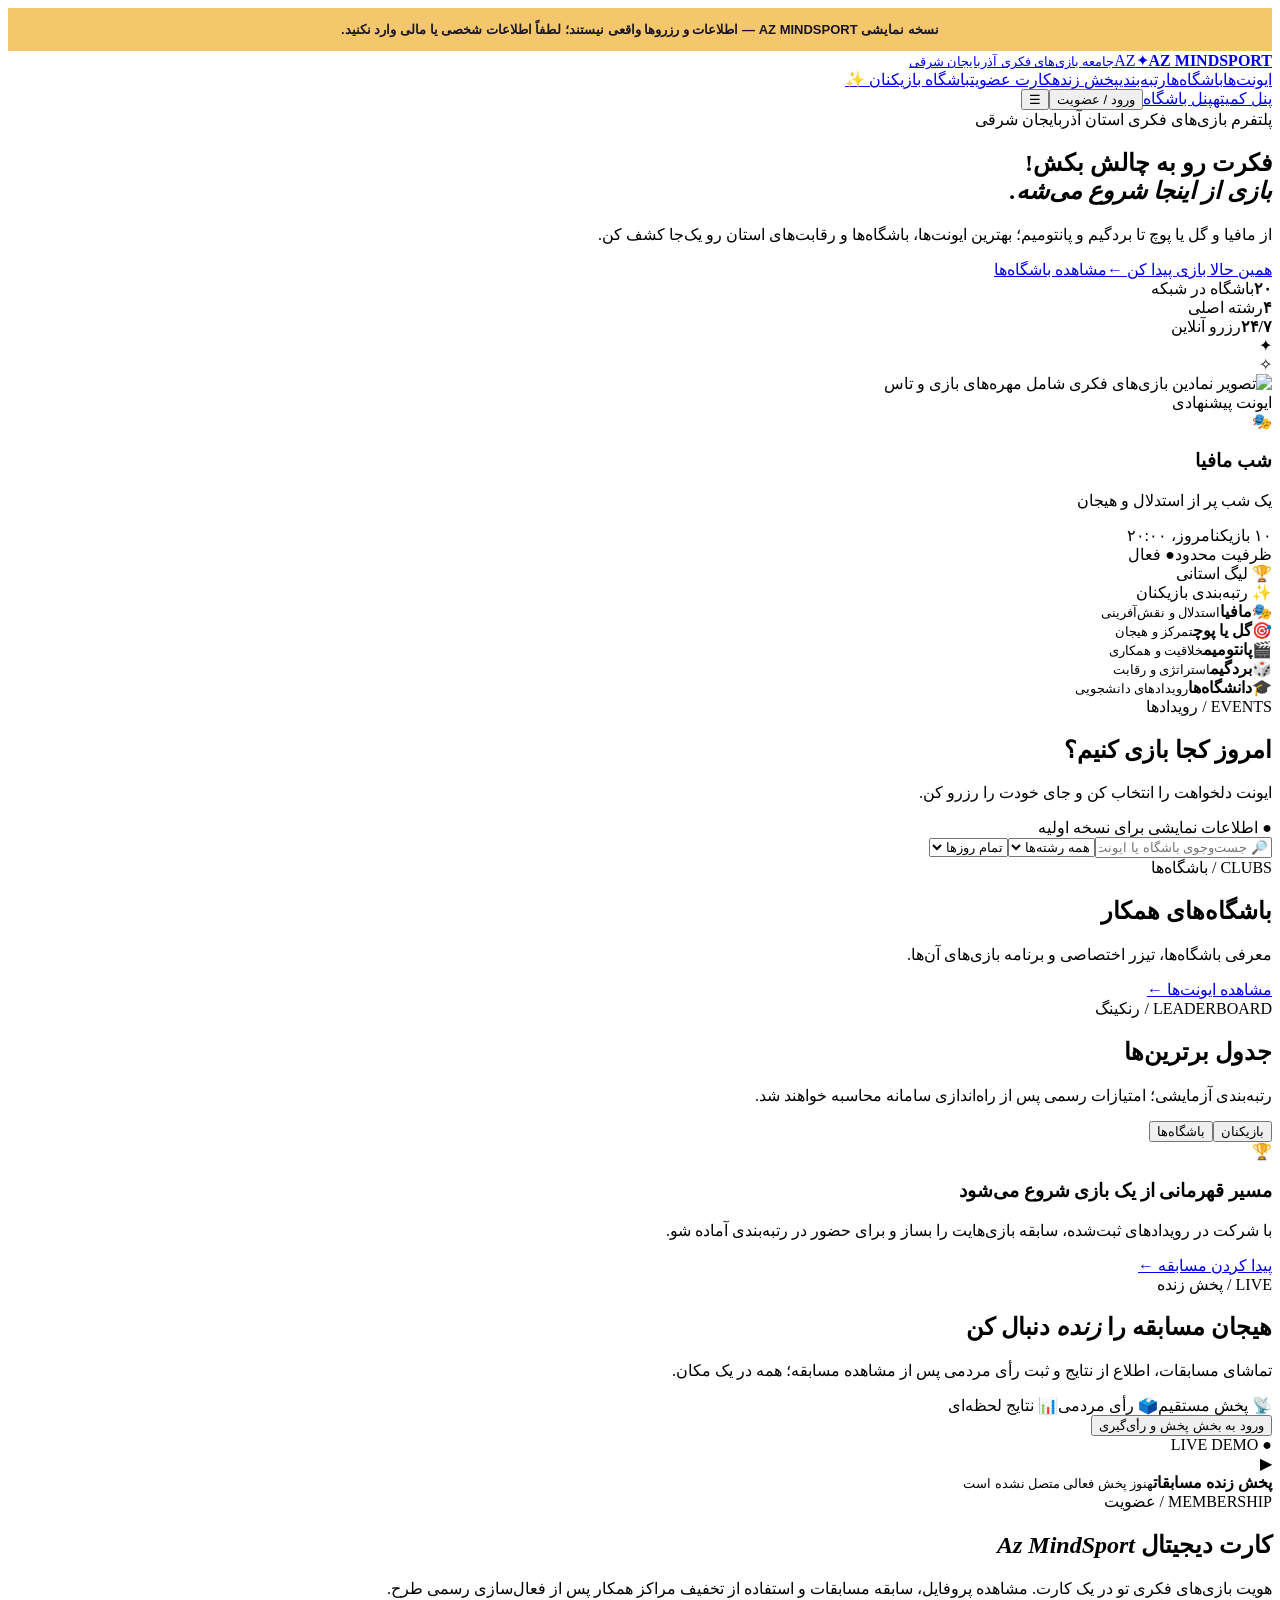
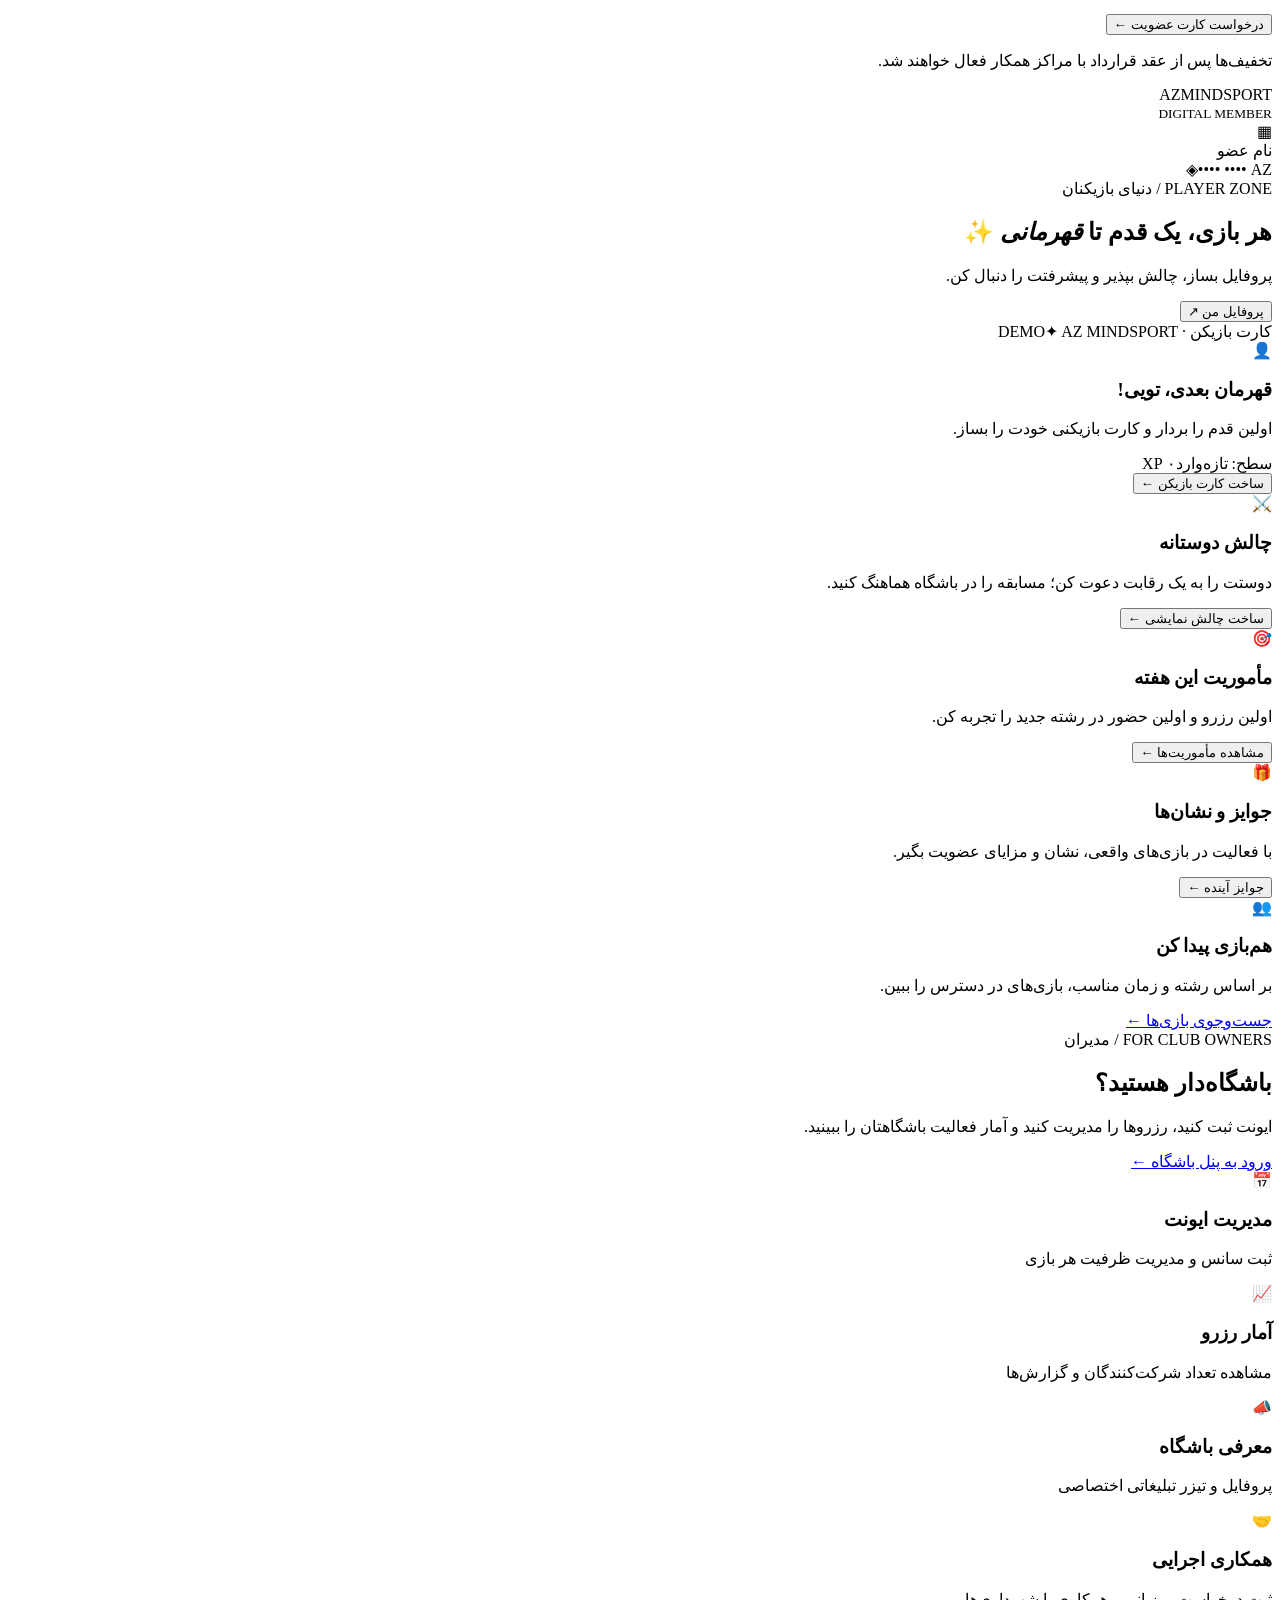
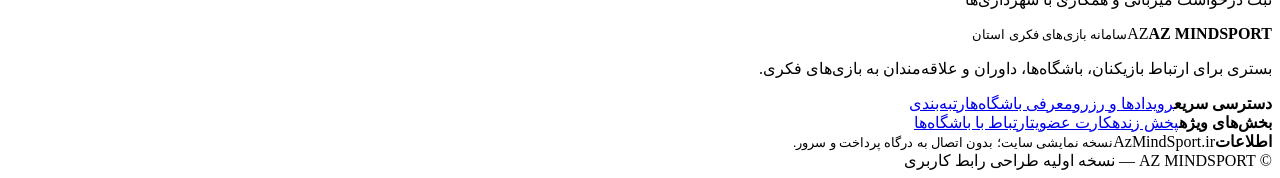
==== index.html @ 0094c05b "Add files via upload" ====
<!doctype html><html lang="fa" dir="rtl"><head><meta charset="utf-8"><meta name="viewport" content="width=device-width,initial-scale=1"><meta name="theme-color" content="#101b2b"><title>Az MindSport | بازی‌های فکری آذربایجان شرقی</title><link rel="stylesheet" href="style.css"></head><body><div style="background:#f5c76c;color:#191524;text-align:center;padding:10px 16px;font:600 13px/1.8 Tahoma,sans-serif;position:relative;z-index:100">نسخه نمایشی AZ MINDSPORT — اطلاعات و رزروها واقعی نیستند؛ لطفاً اطلاعات شخصی یا مالی وارد نکنید.</div>
<header class="top"><div class="container nav"><a class="brand" href="#home"><span class="brandmark">AZ<span class="brand-star">✦</span></span><span><b>AZ MINDSPORT</b><small>جامعه بازی‌های فکری آذربایجان شرقی</small></span></a><nav id="nav"><a href="#events">ایونت‌ها</a><a href="#clubs">باشگاه‌ها</a><a href="#ranking">رتبه‌بندی</a><a href="#live">پخش زنده</a><a href="#membership">کارت عضویت</a><a href="#playerhub">باشگاه بازیکنان ✨</a></nav><div class="nav-actions"><a class="ghost" href="admin-dashboard.html">پنل کمیته</a><a class="ghost" href="club-dashboard.html">پنل باشگاه</a><button class="primary small" id="loginBtn">ورود / عضویت</button><button class="hamb" id="menuBtn" aria-label="باز کردن منو">☰</button></div></div></header>
<main id="home"><section class="hero"><div class="container hero-grid"><div><div class="eyebrow"><i></i> پلتفرم بازی‌های فکری استان آذربایجان شرقی</div><h1>فکرت رو به <span class="hero-word">چالش بکش!</span><br><em>بازی از اینجا شروع می‌شه.</em></h1><p>از مافیا و گل یا پوچ تا بردگیم و پانتومیم؛ بهترین ایونت‌ها، باشگاه‌ها و رقابت‌های استان رو یک‌جا کشف کن.</p><div class="hero-cta"><a class="primary" href="#events">همین حالا بازی پیدا کن  ←</a><a class="outline" href="#clubs">مشاهده باشگاه‌ها</a></div><div class="hero-stats"><div><strong>۲۰</strong><span>باشگاه در شبکه</span></div><div><strong>۴</strong><span>رشته اصلی</span></div><div><strong>۲۴/۷</strong><span>رزرو آنلاین</span></div></div></div><div class="hero-art"><div class="sparkle s1">✦</div><div class="sparkle s2">✧</div><div class="hero-halo"></div><div class="hero-photo"><img src="assets/hero-games.svg" alt="تصویر نمادین بازی‌های فکری شامل مهره‌های بازی و تاس"></div><div class="orbit one"></div><div class="orbit two"></div><div class="glass-card"><span class="tiny">ایونت پیشنهادی</span><div class="art-icon">🎭</div><h3>شب مافیا</h3><p>یک شب پر از استدلال و هیجان</p><div class="art-tags"><span>۱۰ بازیکن</span><span>امروز، ۲۰:۰۰</span></div><div class="art-footer"><span>ظرفیت محدود</span><span>● فعال</span></div></div><div class="float-badge top-badge">🏆 لیگ استانی</div><div class="float-badge bottom-badge">✨ رتبه‌بندی بازیکنان</div></div></div></section>
<section class="categories container"><div class="category"><span>🎭</span><b>مافیا</b><small>استدلال و نقش‌آفرینی</small></div><div class="category"><span>🎯</span><b>گل یا پوچ</b><small>تمرکز و هیجان</small></div><div class="category"><span>🎬</span><b>پانتومیم</b><small>خلاقیت و همکاری</small></div><div class="category"><span>🎲</span><b>بردگیم</b><small>استراتژی و رقابت</small></div><div class="category"><span>🎓</span><b>دانشگاه‌ها</b><small>رویدادهای دانشجویی</small></div></section>
<section class="section container" id="events"><div class="section-head"><div><span class="kicker">EVENTS / رویدادها</span><h2>امروز کجا بازی کنیم؟</h2><p>ایونت دلخواهت را انتخاب کن و جای خودت را رزرو کن.</p></div><span class="demo-pill">● اطلاعات نمایشی برای نسخه اولیه</span></div><div class="filterbar"><input id="searchEvents" placeholder="🔎 جست‌وجوی باشگاه یا ایونت…" aria-label="جستجوی ایونت"><select id="gameFilter"><option value="all">همه رشته‌ها</option><option>مافیا</option><option>گل یا پوچ</option><option>پانتومیم</option><option>بردگیم</option></select><select id="dayFilter"><option value="all">تمام روزها</option><option value="امروز">امروز</option><option value="فردا">فردا</option></select></div><div class="cards" id="eventCards"></div></section>
<section class="section tinted" id="clubs"><div class="container"><div class="section-head"><div><span class="kicker">CLUBS / باشگاه‌ها</span><h2>باشگاه‌های همکار</h2><p>معرفی باشگاه‌ها، تیزر اختصاصی و برنامه بازی‌های آن‌ها.</p></div><a href="#events" class="textlink">مشاهده ایونت‌ها ←</a></div><div class="club-grid" id="clubCards"></div></div></section>
<section class="section container" id="ranking"><div class="section-head"><div><span class="kicker">LEADERBOARD / رنکینگ</span><h2>جدول برترین‌ها</h2><p>رتبه‌بندی آزمایشی؛ امتیازات رسمی پس از راه‌اندازی سامانه محاسبه خواهند شد.</p></div><div class="tabs"><button class="tab active" data-rank="players">بازیکنان</button><button class="tab" data-rank="clubs">باشگاه‌ها</button></div></div><div class="rank-wrap"><div class="rank-table" id="rankTable"></div><aside class="rank-aside"><div class="trophy">🏆</div><h3>مسیر قهرمانی از یک بازی شروع می‌شود</h3><p>با شرکت در رویدادهای ثبت‌شده، سابقه بازی‌هایت را بساز و برای حضور در رتبه‌بندی آماده شو.</p><a class="primary" href="#events">پیدا کردن مسابقه ←</a></aside></div></section>
<section class="section live-section" id="live"><div class="container live-grid"><div><span class="kicker">LIVE / پخش زنده</span><h2>هیجان مسابقه را <em>زنده</em> دنبال کن</h2><p>تماشای مسابقات، اطلاع از نتایج و ثبت رأی مردمی پس از مشاهده مسابقه؛ همه در یک مکان.</p><div class="feature-row"><span>📡 پخش مستقیم</span><span>🗳️ رأی مردمی</span><span>📊 نتایج لحظه‌ای</span></div><button class="primary" id="voteBtn">ورود به بخش پخش و رأی‌گیری</button></div><div class="player-demo"><div class="live-label">● LIVE DEMO</div><div class="play">▶</div><strong>پخش زنده مسابقات</strong><small>هنوز پخش فعالی متصل نشده است</small></div></div></section>
<section class="section container" id="membership"><div class="member-grid"><div><span class="kicker">MEMBERSHIP / عضویت</span><h2>کارت دیجیتال <em>Az MindSport</em></h2><p>هویت بازی‌های فکری تو در یک کارت. مشاهده پروفایل، سابقه مسابقات و استفاده از تخفیف مراکز همکار پس از فعال‌سازی رسمی طرح.</p><button class="primary" id="memberBtn">درخواست کارت عضویت ←</button><p class="fine">تخفیف‌ها پس از عقد قرارداد با مراکز همکار فعال خواهند شد.</p></div><div class="member-card"><div class="card-top"><span class="brandmark">AZ</span><span>MINDSPORT<br><small>DIGITAL MEMBER</small></span></div><div class="card-chip">▦</div><div class="card-name">نام عضو</div><div class="card-bottom"><span>AZ •••• ••••</span><span>◈</span></div></div></div></section>

<section class="section player-hub" id="playerhub"><div class="container"><div class="section-head"><div><span class="kicker">PLAYER ZONE / دنیای بازیکنان</span><h2>هر بازی، یک قدم تا <em>قهرمانی</em> ✨</h2><p>پروفایل بساز، چالش بپذیر و پیشرفتت را دنبال کن.</p></div><button class="primary" id="playerProfileBtn">پروفایل من ↗</button></div><div class="player-grid"><article class="player-feature"><div class="player-feature-top"><span class="label-shine">کارت بازیکن · DEMO</span><span>✦ AZ MINDSPORT</span></div><div class="avatar-orb">👤</div><h3 id="playerName">قهرمان بعدی، تویی!</h3><p>اولین قدم را بردار و کارت بازیکنی خودت را بساز.</p><div class="level-line"><span>سطح: تازه‌وارد</span><span id="xpValue">۰ XP</span></div><div class="xp-track"><div id="xpProgress"></div></div><button class="feature-btn" id="makeCardBtn">ساخت کارت بازیکن ←</button></article><div class="hub-actions"><article class="hub-tile purple-tile"><span class="tile-icon">⚔️</span><h3>چالش دوستانه</h3><p>دوستت را به یک رقابت دعوت کن؛ مسابقه را در باشگاه هماهنگ کنید.</p><button id="challengeBtn">ساخت چالش نمایشی ←</button></article><article class="hub-tile amber-tile"><span class="tile-icon">🎯</span><h3>مأموریت این هفته</h3><p>اولین رزرو و اولین حضور در رشته جدید را تجربه کن.</p><button id="missionsBtn">مشاهده مأموریت‌ها ←</button></article><article class="hub-tile teal-tile"><span class="tile-icon">🎁</span><h3>جوایز و نشان‌ها</h3><p>با فعالیت در بازی‌های واقعی، نشان و مزایای عضویت بگیر.</p><button id="rewardsBtn">جوایز آینده ←</button></article><article class="hub-tile pink-tile"><span class="tile-icon">👥</span><h3>هم‌بازی پیدا کن</h3><p>بر اساس رشته و زمان مناسب، بازی‌های در دسترس را ببین.</p><a href="#events">جست‌وجوی بازی‌ها ←</a></article></div></div></div></section>
<section class="section tinted"><div class="container"><div class="section-head"><div><span class="kicker">FOR CLUB OWNERS / مدیران</span><h2>باشگاه‌دار هستید؟</h2><p>ایونت ثبت کنید، رزروها را مدیریت کنید و آمار فعالیت باشگاهتان را ببینید.</p></div><a class="primary" href="club-dashboard.html">ورود به پنل باشگاه ←</a></div><div class="benefits"><div><span>📅</span><h3>مدیریت ایونت</h3><p>ثبت سانس و مدیریت ظرفیت هر بازی</p></div><div><span>📈</span><h3>آمار رزرو</h3><p>مشاهده تعداد شرکت‌کنندگان و گزارش‌ها</p></div><div><span>📣</span><h3>معرفی باشگاه</h3><p>پروفایل و تیزر تبلیغاتی اختصاصی</p></div><div><span>🤝</span><h3>همکاری اجرایی</h3><p>ثبت درخواست میزبانی و همکاری با شهرداری‌ها</p></div></div></div></section>
</main><footer><div class="container footer-grid"><div><div class="brand"><span class="brandmark">AZ</span><span><b>AZ MINDSPORT</b><small>سامانه بازی‌های فکری استان</small></span></div><p>بستری برای ارتباط بازیکنان، باشگاه‌ها، داوران و علاقه‌مندان به بازی‌های فکری.</p></div><div><strong>دسترسی سریع</strong><a href="#events">رویدادها و رزرو</a><a href="#clubs">معرفی باشگاه‌ها</a><a href="#ranking">رتبه‌بندی</a></div><div><strong>بخش‌های ویژه</strong><a href="#live">پخش زنده</a><a href="#membership">کارت عضویت</a><a href="#clubs">ارتباط با باشگاه‌ها</a></div><div><strong>اطلاعات</strong><span>AzMindSport.ir</span><small>نسخه نمایشی سایت؛ بدون اتصال به درگاه پرداخت و سرور.</small></div></div><div class="container copyright">© AZ MINDSPORT — نسخه اولیه طراحی رابط کاربری</div></footer>
<div class="modal-back" id="modalBack" hidden><div class="modal" role="dialog" aria-modal="true" aria-labelledby="modalTitle"><button class="close" id="closeModal" aria-label="بستن">×</button><h2 id="modalTitle"></h2><div id="modalBody"></div></div></div><div class="toast" id="toast" role="status"></div><script src="app.js"></script></body></html>
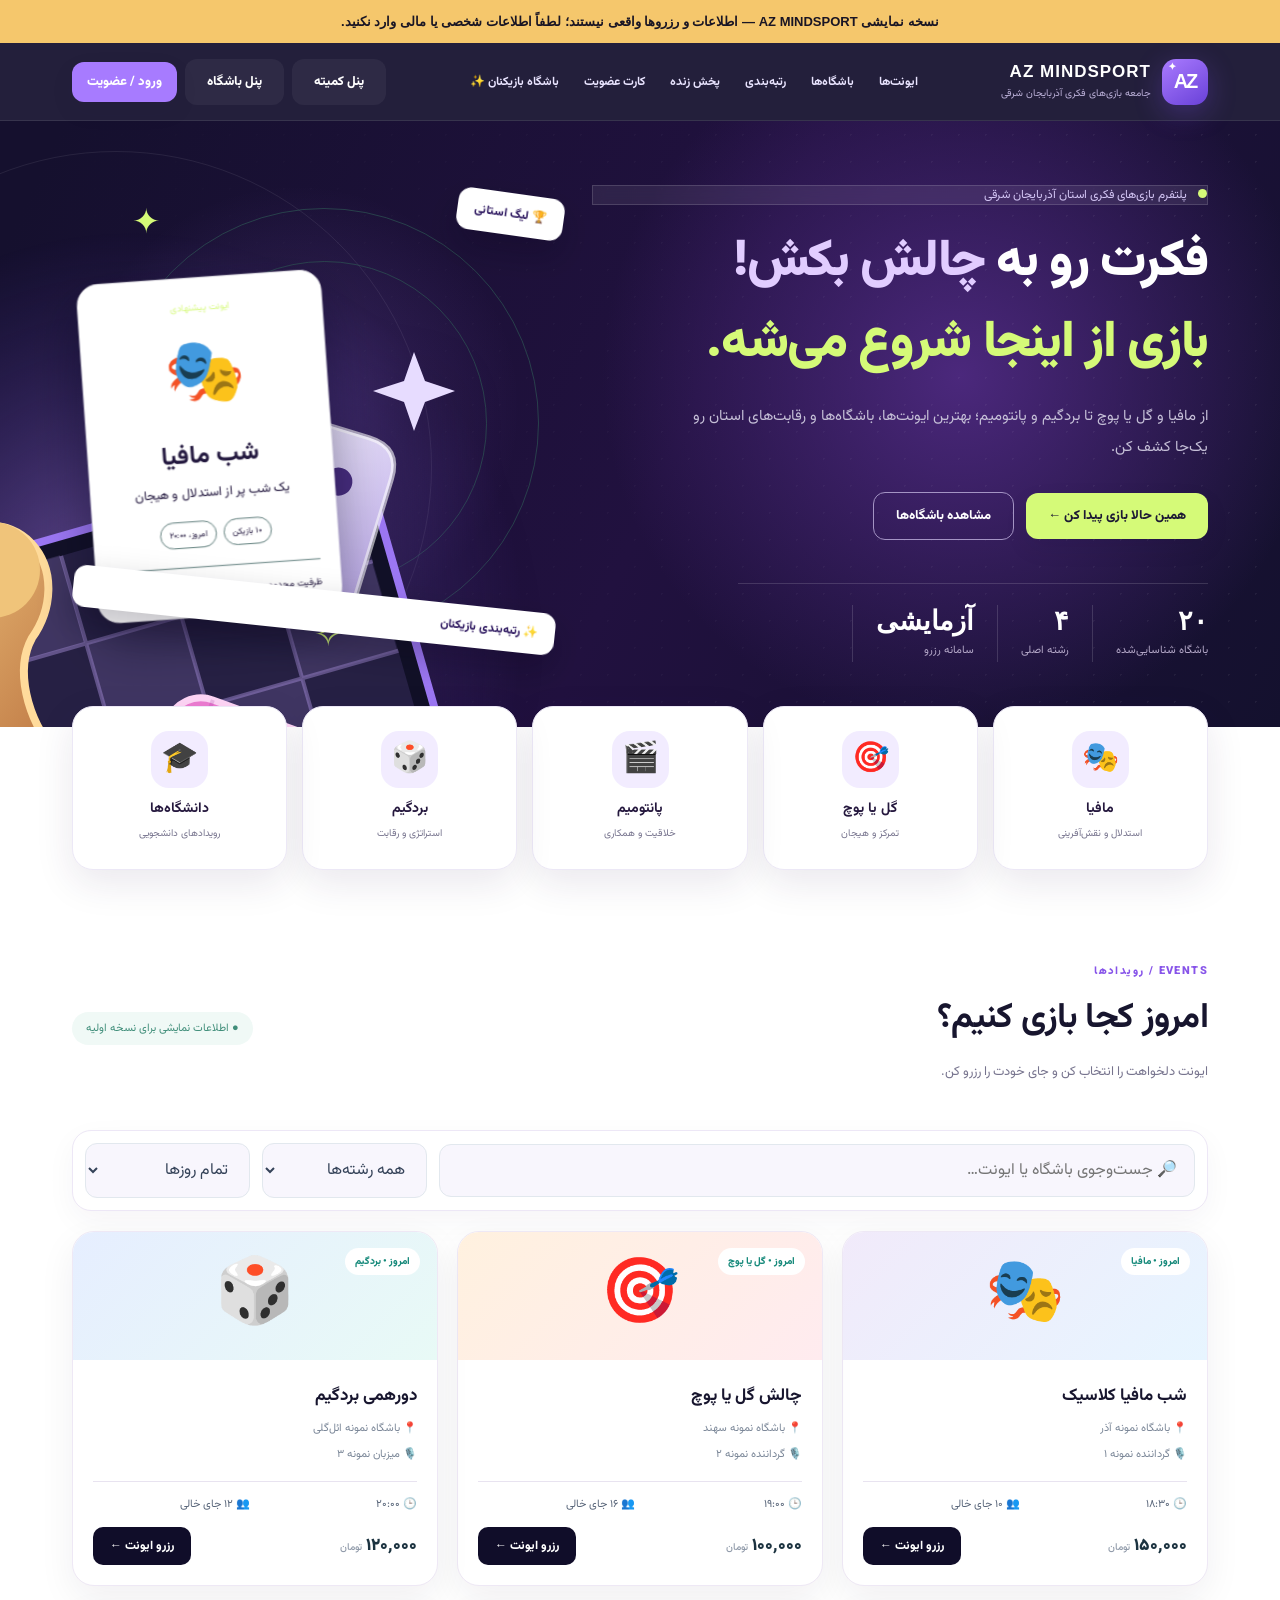
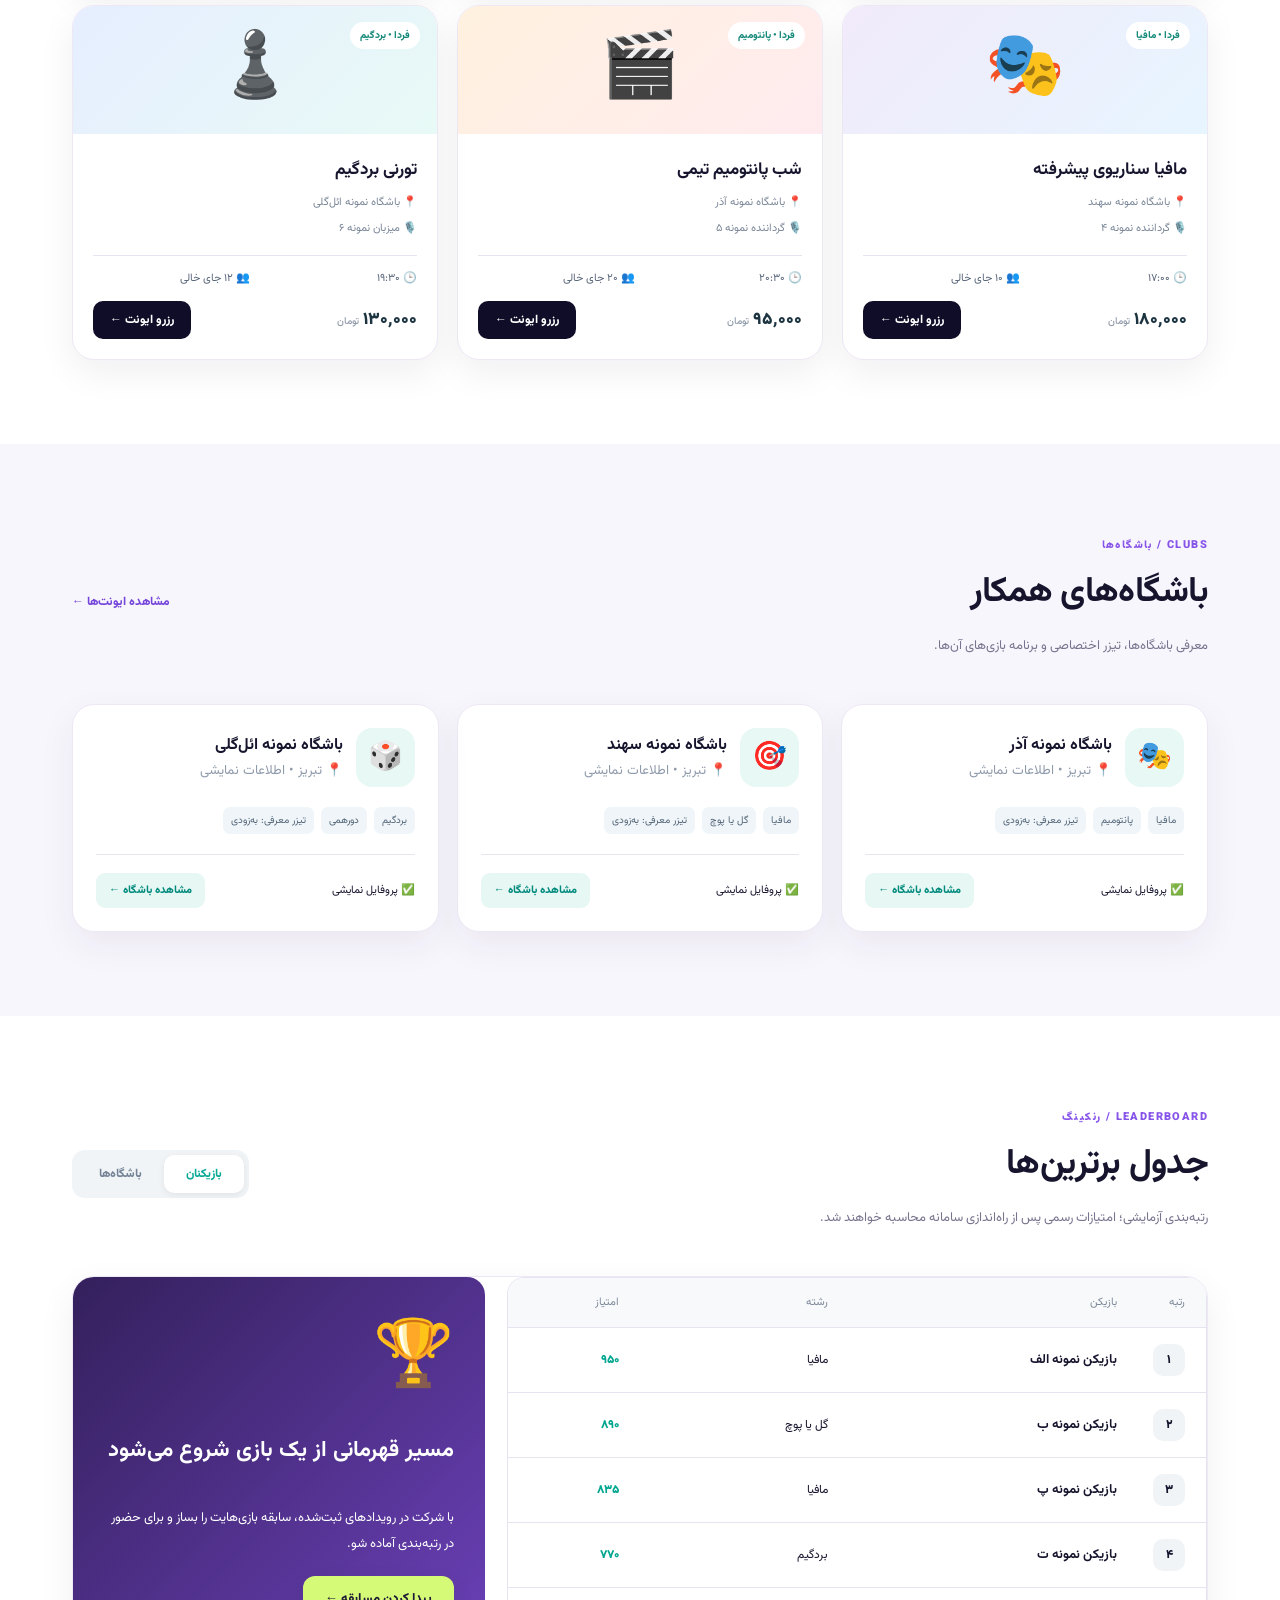
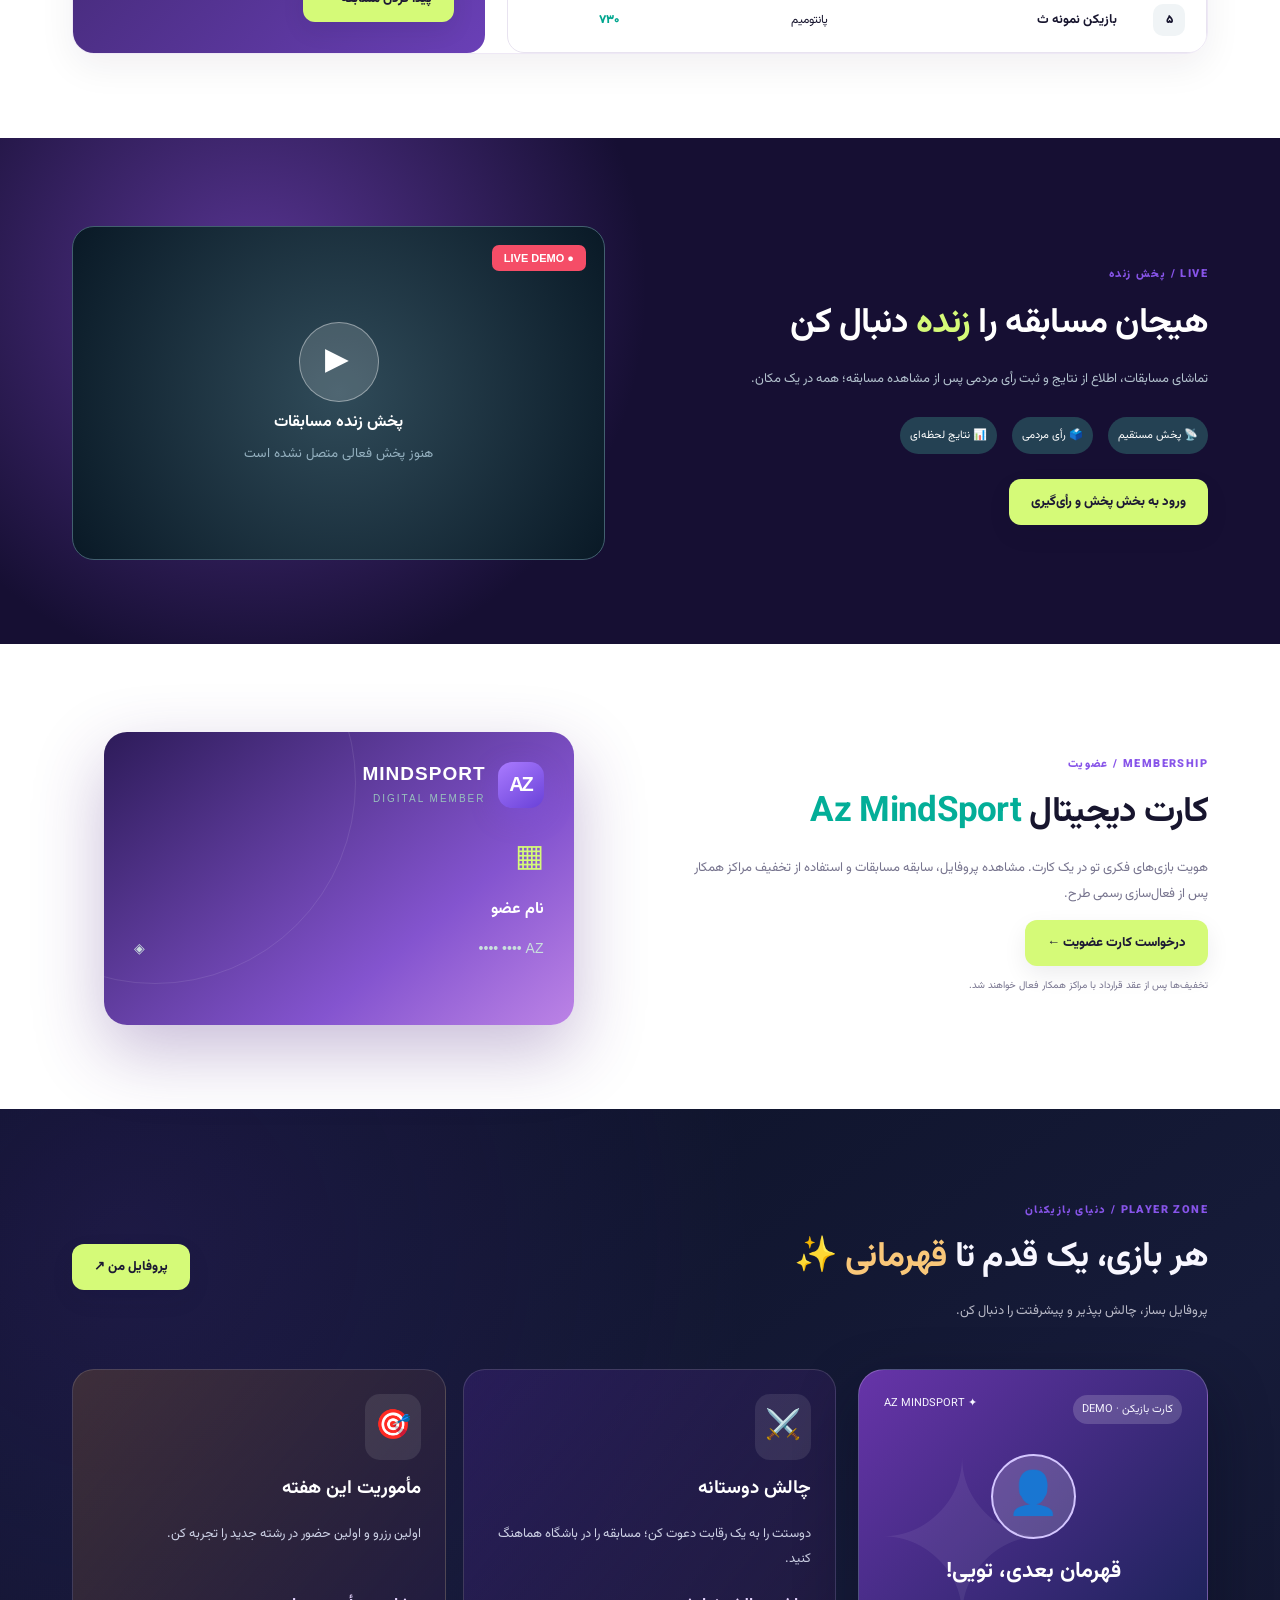
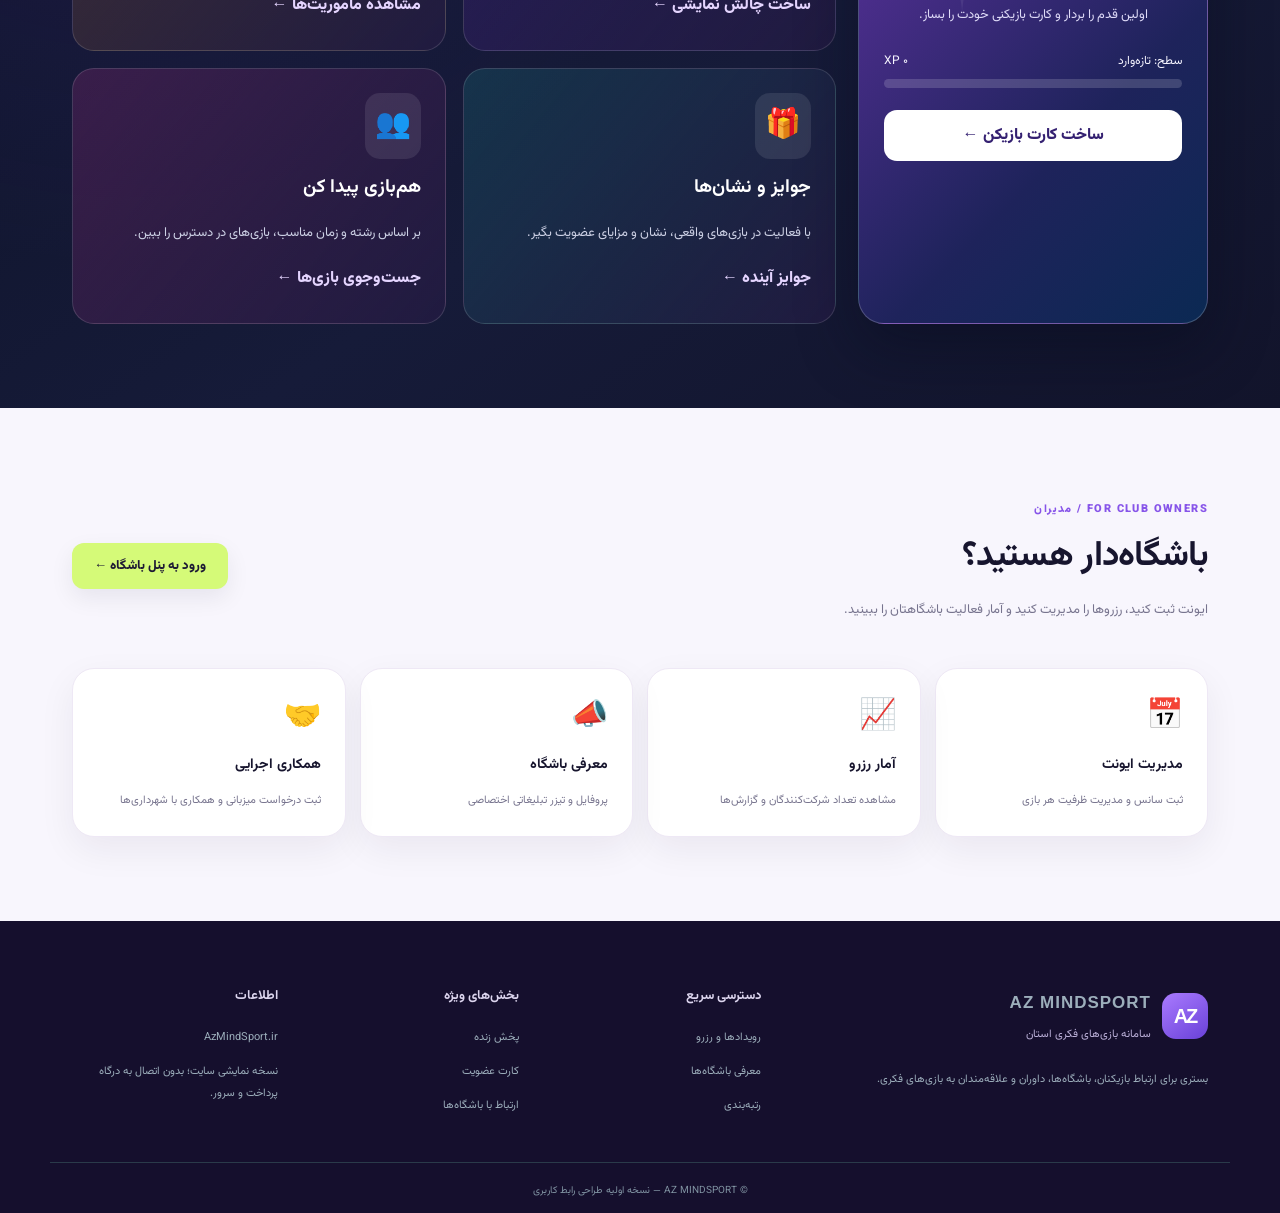
==== commit a494b5b9: "Add files via upload" ====
--- a/index.html
+++ b/index.html
@@ -1,6 +1,40 @@
 <!doctype html><html lang="fa" dir="rtl"><head><meta charset="utf-8"><meta name="viewport" content="width=device-width,initial-scale=1"><meta name="theme-color" content="#101b2b"><title>Az MindSport | بازی‌های فکری آذربایجان شرقی</title><link rel="stylesheet" href="style.css"></head><body><div style="background:#f5c76c;color:#191524;text-align:center;padding:10px 16px;font:600 13px/1.8 Tahoma,sans-serif;position:relative;z-index:100">نسخه نمایشی AZ MINDSPORT — اطلاعات و رزروها واقعی نیستند؛ لطفاً اطلاعات شخصی یا مالی وارد نکنید.</div>
 <header class="top"><div class="container nav"><a class="brand" href="#home"><span class="brandmark">AZ<span class="brand-star">✦</span></span><span><b>AZ MINDSPORT</b><small>جامعه بازی‌های فکری آذربایجان شرقی</small></span></a><nav id="nav"><a href="#events">ایونت‌ها</a><a href="#clubs">باشگاه‌ها</a><a href="#ranking">رتبه‌بندی</a><a href="#live">پخش زنده</a><a href="#membership">کارت عضویت</a><a href="#playerhub">باشگاه بازیکنان ✨</a></nav><div class="nav-actions"><a class="ghost" href="admin-dashboard.html">پنل کمیته</a><a class="ghost" href="club-dashboard.html">پنل باشگاه</a><button class="primary small" id="loginBtn">ورود / عضویت</button><button class="hamb" id="menuBtn" aria-label="باز کردن منو">☰</button></div></div></header>
-<main id="home"><section class="hero"><div class="container hero-grid"><div><div class="eyebrow"><i></i> پلتفرم بازی‌های فکری استان آذربایجان شرقی</div><h1>فکرت رو به <span class="hero-word">چالش بکش!</span><br><em>بازی از اینجا شروع می‌شه.</em></h1><p>از مافیا و گل یا پوچ تا بردگیم و پانتومیم؛ بهترین ایونت‌ها، باشگاه‌ها و رقابت‌های استان رو یک‌جا کشف کن.</p><div class="hero-cta"><a class="primary" href="#events">همین حالا بازی پیدا کن  ←</a><a class="outline" href="#clubs">مشاهده باشگاه‌ها</a></div><div class="hero-stats"><div><strong>۲۰</strong><span>باشگاه در شبکه</span></div><div><strong>۴</strong><span>رشته اصلی</span></div><div><strong>۲۴/۷</strong><span>رزرو آنلاین</span></div></div></div><div class="hero-art"><div class="sparkle s1">✦</div><div class="sparkle s2">✧</div><div class="hero-halo"></div><div class="hero-photo"><img src="assets/hero-games.svg" alt="تصویر نمادین بازی‌های فکری شامل مهره‌های بازی و تاس"></div><div class="orbit one"></div><div class="orbit two"></div><div class="glass-card"><span class="tiny">ایونت پیشنهادی</span><div class="art-icon">🎭</div><h3>شب مافیا</h3><p>یک شب پر از استدلال و هیجان</p><div class="art-tags"><span>۱۰ بازیکن</span><span>امروز، ۲۰:۰۰</span></div><div class="art-footer"><span>ظرفیت محدود</span><span>● فعال</span></div></div><div class="float-badge top-badge">🏆 لیگ استانی</div><div class="float-badge bottom-badge">✨ رتبه‌بندی بازیکنان</div></div></div></section>
+<main id="home"><section class="hero"><div class="container hero-grid"><div><div class="eyebrow"><i></i> پلتفرم بازی‌های فکری استان آذربایجان شرقی</div><h1>فکرت رو به <span class="hero-word">چالش بکش!</span><br><em>بازی از اینجا شروع می‌شه.</em></h1><p>از مافیا و گل یا پوچ تا بردگیم و پانتومیم؛ بهترین ایونت‌ها، باشگاه‌ها و رقابت‌های استان رو یک‌جا کشف کن.</p><div class="hero-cta"><a class="primary" href="#events">همین حالا بازی پیدا کن  ←</a><a class="outline" href="#clubs">مشاهده باشگاه‌ها</a></div><div class="hero-stats"><div><strong>۲۰</strong><span>باشگاه شناسایی‌شده</span></div><div><strong>۴</strong><span>رشته اصلی</span></div><div><strong>آزمایشی</strong><span>سامانه رزرو</span></div></div></div><div class="hero-art"><div class="sparkle s1">✦</div><div class="sparkle s2">✧</div><div class="hero-halo"></div><div class="hero-photo"><svg xmlns="http://www.w3.org/2000/svg" width="900" height="900" viewBox="0 0 900 900">
+<defs>
+ <radialGradient id="glow"><stop stop-color="#bb92ff" stop-opacity=".56"/><stop offset="1" stop-color="#5d3dbe" stop-opacity="0"/></radialGradient>
+ <linearGradient id="cube" x1="0" y1="0" x2="1" y2="1"><stop stop-color="#f9f7ff"/><stop offset="1" stop-color="#b9a6e7"/></linearGradient>
+ <linearGradient id="face" x1="0" y1="0" x2="1" y2="1"><stop stop-color="#ecdeff"/><stop offset="1" stop-color="#8e6cdb"/></linearGradient>
+ <linearGradient id="p" x1="0" y1="0" x2="1" y2="1"><stop stop-color="#f3c981"/><stop offset="1" stop-color="#b56a39"/></linearGradient>
+ <filter id="shadow"><feGaussianBlur stdDeviation="22"/></filter>
+</defs>
+<circle cx="455" cy="466" r="392" fill="url(#glow)"/>
+<ellipse cx="469" cy="735" rx="270" ry="52" fill="#070821" opacity=".6" filter="url(#shadow)"/>
+<g transform="translate(125 150) rotate(-16 300 300)">
+ <rect x="158" y="220" width="435" height="435" rx="48" fill="#111027" stroke="#9c77f4" stroke-width="8"/>
+ <rect x="177" y="239" width="397" height="397" rx="35" fill="#262044"/>
+ <path d="M177 330H574M177 423H574M177 516H574M276 239V636M375 239V636M474 239V636" stroke="#62538a" stroke-width="4"/>
+ <path d="M178 238h97v91h-97zm198 0h98v91h-98zM276 330h99v93h-99zm198 0h99v93h-99zM178 423h98v93h-98zm198 0h98v93h-98zM276 516h99v120h-99zm198 0h99v120h-99z" fill="#9d83d1" opacity=".21"/>
+</g>
+<g transform="rotate(17 600 360)">
+ <rect x="512" y="256" width="187" height="187" rx="36" fill="#785fc6"/>
+ <path d="M512 289Q512 256 545 256H666Q699 256 699 289V410Q699 443 666 443H545Q512 443 512 410Z" fill="url(#cube)" stroke="#fff" stroke-opacity=".6" stroke-width="5"/>
+ <circle cx="563" cy="307" r="14" fill="#482d80"/><circle cx="649" cy="307" r="14" fill="#482d80"/><circle cx="606" cy="350" r="14" fill="#482d80"/><circle cx="563" cy="392" r="14" fill="#482d80"/><circle cx="649" cy="392" r="14" fill="#482d80"/>
+</g>
+<g transform="translate(170 335)">
+ <ellipse cx="146" cy="330" rx="124" ry="30" fill="#000" opacity=".25" filter="url(#shadow)"/>
+ <path d="M85 260C110 215 114 178 97 143C79 115 81 76 101 52C122 26 162 27 185 50C210 77 206 117 186 145C169 176 180 225 210 260L240 280L220 303H65L42 280Z" fill="url(#p)" stroke="#ffdb9b" stroke-width="8"/>
+ <circle cx="146" cy="77" r="48" fill="#f0c47a"/>
+ <path d="M63 303H229V328H63Z" rx="10" fill="#ae653a"/>
+</g>
+<g transform="translate(504 530) rotate(20)">
+ <rect x="0" y="0" width="180" height="180" rx="35" fill="#ed7cd2" stroke="#ffd6f6" stroke-width="7"/>
+ <path d="M35 0V180M88 0V180M145 0V180M0 60H180M0 122H180" stroke="#a238a3" stroke-width="4" opacity=".2"/>
+ <path d="M60 60Q90 35 120 60Q145 91 90 132Q35 91 60 60Z" fill="#5a2c81"/>
+</g>
+<g fill="#e7dcff"><path d="M738 194l11 29 30 10-30 11-11 29-10-29-31-11 31-10z"/><path d="M226 92l7 17 18 6-18 6-7 18-6-18-18-6 18-6z"/></g>
+</svg>
+</div><div class="orbit one"></div><div class="orbit two"></div><div class="glass-card"><span class="tiny">ایونت پیشنهادی</span><div class="art-icon">🎭</div><h3>شب مافیا</h3><p>یک شب پر از استدلال و هیجان</p><div class="art-tags"><span>۱۰ بازیکن</span><span>امروز، ۲۰:۰۰</span></div><div class="art-footer"><span>ظرفیت محدود</span><span>● فعال</span></div></div><div class="float-badge top-badge">🏆 لیگ استانی</div><div class="float-badge bottom-badge">✨ رتبه‌بندی بازیکنان</div></div></div></section>
 <section class="categories container"><div class="category"><span>🎭</span><b>مافیا</b><small>استدلال و نقش‌آفرینی</small></div><div class="category"><span>🎯</span><b>گل یا پوچ</b><small>تمرکز و هیجان</small></div><div class="category"><span>🎬</span><b>پانتومیم</b><small>خلاقیت و همکاری</small></div><div class="category"><span>🎲</span><b>بردگیم</b><small>استراتژی و رقابت</small></div><div class="category"><span>🎓</span><b>دانشگاه‌ها</b><small>رویدادهای دانشجویی</small></div></section>
 <section class="section container" id="events"><div class="section-head"><div><span class="kicker">EVENTS / رویدادها</span><h2>امروز کجا بازی کنیم؟</h2><p>ایونت دلخواهت را انتخاب کن و جای خودت را رزرو کن.</p></div><span class="demo-pill">● اطلاعات نمایشی برای نسخه اولیه</span></div><div class="filterbar"><input id="searchEvents" placeholder="🔎 جست‌وجوی باشگاه یا ایونت…" aria-label="جستجوی ایونت"><select id="gameFilter"><option value="all">همه رشته‌ها</option><option>مافیا</option><option>گل یا پوچ</option><option>پانتومیم</option><option>بردگیم</option></select><select id="dayFilter"><option value="all">تمام روزها</option><option value="امروز">امروز</option><option value="فردا">فردا</option></select></div><div class="cards" id="eventCards"></div></section>
 <section class="section tinted" id="clubs"><div class="container"><div class="section-head"><div><span class="kicker">CLUBS / باشگاه‌ها</span><h2>باشگاه‌های همکار</h2><p>معرفی باشگاه‌ها، تیزر اختصاصی و برنامه بازی‌های آن‌ها.</p></div><a href="#events" class="textlink">مشاهده ایونت‌ها ←</a></div><div class="club-grid" id="clubCards"></div></div></section>
--- a/style.css
+++ b/style.css
@@ -0,0 +1,8 @@
+@import url('https://fonts.googleapis.com/css2?family=Vazirmatn:wght@400;500;600;700;800;900&display=swap');:root{--ink:#17243b;--navy:#101b2b;--muted:#778396;--primary:#00b8a2;--lime:#c7fa84;--bg:#f7f9fc;--line:#e8edf3}*{box-sizing:border-box}html{scroll-behavior:smooth}body{margin:0;font-family:Vazirmatn,Tahoma,sans-serif;background:#fff;color:var(--ink)}button,input,select{font:inherit}button{cursor:pointer}a{text-decoration:none;color:inherit}.container{max-width:1180px;margin:auto;padding:0 22px}.top{height:84px;position:sticky;top:0;background:#ffffffef;backdrop-filter:blur(16px);z-index:20;border-bottom:1px solid #eaeef2}.nav,.brand,.nav-actions,.hero-cta,.hero-stats,.section-head,.filterbar,.feature-row,.card-top,.card-bottom{display:flex;align-items:center}.nav{height:100%;justify-content:space-between;gap:22px}.brand{gap:11px;white-space:nowrap}.brandmark{width:46px;height:46px;display:grid;place-items:center;background:var(--primary);color:#fff;border-radius:15px;font-weight:900;letter-spacing:-2px;font-family:Arial;font-size:20px}.brand b{display:block;font-family:Arial;letter-spacing:1px;font-size:17px}.brand small{display:block;font-size:10px;color:#8e9aaa;margin-top:4px}.nav nav{display:flex;gap:25px;font-size:12px;font-weight:700}.nav nav a:hover{color:#009b8c}.nav-actions{gap:8px}.primary,.outline,.ghost{border-radius:12px;border:0;padding:13px 22px;font-weight:800;font-size:13px;display:inline-flex;align-items:center;justify-content:center;gap:8px;transition:.2s}.primary{background:var(--primary);color:#fff}.primary:hover{background:#009c8d;transform:translateY(-2px)}.outline{border:1px solid #6b7889;color:#fff;background:transparent}.outline:hover{background:#ffffff20}.ghost{background:#eff6f5;color:#168577}.small{padding:10px 15px}.hamb{display:none;border:0;background:transparent;font-size:25px}.hero{background:radial-gradient(circle at 16% 75%,#16463f 0,transparent 34%),linear-gradient(125deg,#101b2b,#172b39);color:#fff;overflow:hidden}.hero-grid{min-height:548px;display:grid;grid-template-columns:1.1fr .9fr;align-items:center;gap:40px}.eyebrow{font-size:12px;color:#c6ddd7;margin-bottom:18px}.eyebrow i{display:inline-block;width:9px;height:9px;border-radius:100%;background:var(--lime);margin-left:8px}.hero h1{font-size:clamp(31px,4vw,55px);line-height:1.55;margin:0;font-weight:900;letter-spacing:-1.4px}.hero h1 em,.live-grid em,.member-grid em{font-style:normal;color:var(--lime)}.hero p{line-height:2.2;color:#bfcad4;max-width:520px;font-size:15px;margin:15px 0 24px}.hero-cta{gap:12px}.hero-stats{gap:45px;margin-top:46px}.hero-stats strong{font-family:Arial;font-size:30px;display:block;color:var(--lime)}.hero-stats span{font-size:11px;color:#b4c1c8}.hero-art{height:440px;position:relative;display:grid;place-items:center}.orbit{position:absolute;border:1px solid #2f5a55;border-radius:50%;width:430px;height:430px;opacity:.65}.orbit.two{width:325px;height:325px}.glass-card{z-index:1;width:285px;min-height:328px;padding:22px;text-align:center;background:linear-gradient(150deg,#2b464caa,#142b36ed);border:1px solid #55746c;border-radius:25px;box-shadow:0 25px 70px #0007;backdrop-filter:blur(15px);transform:rotate(-5deg)}.tiny{font-size:11px;color:var(--lime)}.art-icon{font-size:75px;margin:10px}.glass-card h3{margin:0;font-size:29px}.glass-card p{font-size:11px;margin:5px auto 15px}.art-tags{display:flex;justify-content:center;gap:8px}.art-tags span{padding:7px 10px;border:1px solid #476b68;border-radius:20px;font-size:10px}.art-footer{display:flex;justify-content:space-between;border-top:1px solid #476b68;padding-top:18px;margin-top:22px;font-size:11px}.art-footer span:last-child{color:var(--lime)}.float-badge{position:absolute;z-index:3;background:#fff;color:#162537;border-radius:13px;padding:12px 17px;box-shadow:0 15px 40px #0004;font-weight:800;font-size:12px}.top-badge{right:12px;top:50px;transform:rotate(8deg)}.bottom-badge{left:0;bottom:60px;transform:rotate(6deg)}.categories{display:grid;grid-template-columns:repeat(5,1fr);gap:12px;margin-top:-25px;position:relative;z-index:4}.category{box-shadow:0 10px 35px #1d314411;border:1px solid var(--line);border-radius:17px;text-align:center;padding:25px 8px;background:#fff}.category span{font-size:34px;display:block}.category b{display:block;margin-top:8px;font-size:14px}.category small{color:var(--muted);font-size:10px}.section{padding-top:94px;padding-bottom:94px;scroll-margin-top:75px}.tinted{background:var(--bg)}.section-head{justify-content:space-between;gap:20px;margin-bottom:32px}.kicker{color:#00a58f;font-size:11px;font-weight:900;letter-spacing:1.5px}.section h2{font-size:30px;letter-spacing:-.8px;margin:8px 0}.section-head p,.section p{color:var(--muted);line-height:2;font-size:13px}.demo-pill{background:#f0f9f6;color:#408e7a;font-size:11px;border-radius:30px;padding:8px 14px}.filterbar{gap:12px;margin-bottom:20px}.filterbar input,.filterbar select{background:#fff;border:1px solid #e2e8ee;padding:13px 17px;border-radius:12px;outline:none;color:#354359}.filterbar input{flex:1}.filterbar select{min-width:165px}.cards{display:grid;grid-template-columns:repeat(3,1fr);gap:19px}.event-card,.club-card{background:#fff;border:1px solid var(--line);border-radius:18px;overflow:hidden;box-shadow:0 7px 28px #283b4b08;transition:.2s}.event-card:hover,.club-card:hover{transform:translateY(-4px);box-shadow:0 20px 40px #283b4b12}.event-top{height:128px;position:relative;display:flex;align-items:center;justify-content:center;font-size:64px;background:linear-gradient(135deg,#e3f8f3,#ecf6ff)}.event-top.purple{background:linear-gradient(135deg,#f1eafa,#e7f5ff)}.event-top.orange{background:linear-gradient(135deg,#fff1df,#ffebef)}.event-top.blue{background:linear-gradient(135deg,#e6eeff,#e8faf6)}.event-top .status{position:absolute;right:17px;top:16px;background:#fff;padding:6px 10px;border-radius:20px;font-size:10px;font-weight:800;color:#178a7b}.event-body{padding:20px}.event-body h3{margin:3px 0 9px;font-size:17px}.event-body p{font-size:11px;margin:4px 0;color:#7b8798}.event-meta{display:grid;grid-template-columns:1fr 1fr;gap:10px;border-top:1px solid var(--line);padding:14px 0;margin-top:15px;font-size:11px;color:#586579}.event-meta b{color:var(--ink)}.event-bottom{display:flex;justify-content:space-between;align-items:center}.price{font-weight:900;color:#1c3340;font-size:17px}.price small{font-size:10px;color:#919baa;font-weight:500}.reserve{border:0;background:var(--navy);color:#fff;padding:10px 17px;border-radius:10px;font-size:12px;font-weight:800}.empty{grid-column:1/-1;text-align:center;padding:45px;color:#7f8894}.club-grid{display:grid;grid-template-columns:repeat(3,1fr);gap:18px}.club-card{padding:23px}.club-upper{display:flex;gap:13px;align-items:center}.club-logo{width:59px;height:59px;display:grid;place-items:center;background:#e8f8f4;border-radius:16px;font-size:28px}.club-upper h3{margin:0;font-size:16px}.club-upper small{color:#8f9aab}.club-tags{display:flex;gap:7px;flex-wrap:wrap;margin-top:20px}.club-tags span{font-size:10px;background:#eff5f8;border-radius:7px;padding:6px 8px;color:#536578}.club-lower{display:flex;justify-content:space-between;align-items:center;border-top:1px solid var(--line);padding-top:18px;margin-top:20px;font-size:11px}.club-lower button{border:0;background:#e6f7f4;color:#008a7c;padding:9px 13px;border-radius:9px;font-weight:800}.textlink{font-size:12px;font-weight:800;color:#00a18d}.tabs{background:#f0f4f7;padding:5px;border-radius:13px;display:flex}.tab{border:0;background:transparent;color:#758396;border-radius:10px;padding:10px 22px;font-size:12px;font-weight:800}.tab.active{background:#fff;color:#0caa97;box-shadow:0 2px 7px #0001}.rank-wrap{display:grid;grid-template-columns:1.7fr 1fr;gap:22px}.rank-table{border:1px solid var(--line);border-radius:17px;overflow:hidden}.rank-head,.rank-row{display:grid;grid-template-columns:60px 1.4fr 1fr 90px;align-items:center;padding:16px 21px;gap:8px}.rank-head{background:#f7f9fb;color:#7c8898;font-size:11px}.rank-row{border-top:1px solid var(--line);font-size:12px}.rank-row b{font-size:13px}.rank-pos{width:32px;height:32px;border-radius:10px;background:#f0f4f6;display:grid;place-items:center;font-weight:900}.rank-row:first-of-type .rank-pos{background:#fff2d0}.rank-score{font-weight:900;color:#00a68f}.rank-aside{background:#14293a;color:#fff;border-radius:18px;padding:31px;display:flex;flex-direction:column;align-items:flex-start}.trophy{font-size:65px}.rank-aside h3{font-size:22px;line-height:1.7}.rank-aside p{color:#bbcad2}.rank-aside .primary{margin-top:auto}.live-section{background:#122637;color:#fff}.live-grid,.member-grid{display:grid;grid-template-columns:1fr 1fr;gap:70px;align-items:center}.live-section h2{font-size:37px;line-height:1.7}.live-section p{color:#b2c1cd}.feature-row{gap:15px;flex-wrap:wrap;margin:25px 0}.feature-row span{font-size:11px;background:#244153;border-radius:20px;padding:10px}.player-demo{aspect-ratio:16/10;background:radial-gradient(circle,#304b59,#091926);border-radius:22px;border:1px solid #42606f;display:flex;flex-direction:column;justify-content:center;align-items:center;position:relative;gap:8px}.live-label{position:absolute;right:18px;top:18px;background:#f54d67;padding:7px 12px;border-radius:7px;font:800 11px Arial}.play{background:#ffffff27;border:1px solid #ffffff66;border-radius:50%;width:80px;height:80px;display:grid;place-items:center;font-size:31px;padding-right:4px}.player-demo small{color:#94b0bf}.member-grid h2{line-height:1.65}.member-grid em{color:#03ae98}.fine{font-size:10px!important}.member-card{background:linear-gradient(125deg,#102739,#27534e);color:#fff;border-radius:23px;aspect-ratio:1.6/1;padding:30px;box-shadow:15px 25px 45px #142b3c30;max-width:470px;width:100%;justify-self:center;position:relative;overflow:hidden}.member-card:after{content:'';position:absolute;border:1px solid #ffffff19;border-radius:100%;height:400px;width:400px;left:-150px;top:-150px}.card-top{gap:12px;font:900 19px Arial;letter-spacing:1px}.card-top small{font:10px Arial;letter-spacing:2px;color:#98c1bd}.card-chip{margin-top:26px;font-size:31px;color:var(--lime)}.card-name{margin-top:14px;font-weight:700}.card-bottom{justify-content:space-between;margin-top:18px;color:#c9dfdd;font:14px Arial}.benefits{display:grid;grid-template-columns:repeat(4,1fr);gap:14px}.benefits>div{background:#fff;border:1px solid var(--line);border-radius:16px;padding:24px}.benefits span{font-size:30px}.benefits h3{font-size:14px}.benefits p{font-size:11px;margin:0}footer{background:#0e1928;color:#d7e0e5;padding:65px 0 15px}.footer-grid{display:grid;grid-template-columns:2fr 1fr 1fr 1fr;gap:35px}.footer-grid>div{display:flex;flex-direction:column;gap:12px}.footer-grid p,.footer-grid a,.footer-grid small,.footer-grid span:not(.brandmark){font-size:11px;color:#9caebb;line-height:2}.footer-grid strong{font-size:13px;margin-bottom:9px}.copyright{border-top:1px solid #2a3a4a;margin-top:45px;padding-top:20px;text-align:center;color:#8093a2;font-size:10px}.modal-back{position:fixed;inset:0;background:#07131bbc;z-index:60;display:grid;place-items:center;padding:18px}.modal-back[hidden]{display:none}.modal{background:#fff;border-radius:20px;max-width:510px;width:100%;padding:28px;position:relative;max-height:90vh;overflow:auto}.modal h2{margin:0 0 20px;font-size:22px}.close{position:absolute;left:20px;top:12px;background:transparent;border:0;font-size:29px;color:#7e8a99}.field{display:flex;flex-direction:column;gap:7px;margin:13px 0;font-size:12px;font-weight:700}.field input,.field select{border:1px solid #dfe7ed;border-radius:10px;padding:11px;width:100%}.modal-note{font-size:12px;line-height:2;color:#718092}.modal .primary{width:100%;margin-top:10px}.toast{display:none;position:fixed;bottom:25px;left:25px;background:#152d38;color:#fff;padding:13px 21px;z-index:90;border-radius:12px;box-shadow:0 10px 30px #0004;font-size:12px}.toast.show{display:block}.dash-stats{display:grid;grid-template-columns:repeat(3,1fr);gap:9px;margin:17px 0}.dash-stats div{background:#eaf8f5;padding:15px;text-align:center;border-radius:12px}.dash-stats b{display:block;font-size:23px;color:#078d81}.dash-stats small{font-size:10px}.dash-list{padding:0;list-style:none}.dash-list li{padding:10px 0;border-bottom:1px solid #e9edf1;font-size:12px}.dash-list b{float:left}.modal-actions{display:flex;gap:9px}.modal-actions button{flex:1}@media(max-width:980px){.nav nav{gap:13px}.nav nav a{font-size:11px}.ghost{display:none}.hero-grid{gap:12px}.cards{grid-template-columns:repeat(2,1fr)}.club-grid{grid-template-columns:repeat(2,1fr)}.benefits{grid-template-columns:repeat(2,1fr)}}@media(max-width:720px){.top{height:70px}.nav nav{display:none;position:absolute;top:70px;right:0;left:0;background:white;flex-direction:column;padding:23px;box-shadow:0 15px 18px #0002}.nav nav.open{display:flex}.hamb{display:block}.nav .small{padding:9px}.brand b{font-size:14px}.brand small{font-size:8px}.hero-grid{grid-template-columns:1fr;padding-top:55px}.hero-art{height:350px}.hero-stats{margin-top:28px;gap:30px}.orbit{width:330px;height:330px}.orbit.two{width:250px;height:250px}.glass-card{transform:rotate(-4deg) scale(.85)}.top-badge{right:0;top:18px}.bottom-badge{bottom:20px}.categories{grid-template-columns:repeat(3,1fr);gap:8px}.category{padding:16px 5px}.category span{font-size:29px}.category b{font-size:12px}.category small{font-size:9px}.section{padding-top:65px;padding-bottom:65px}.section h2{font-size:25px}.section-head{align-items:flex-start;flex-direction:column}.filterbar{flex-wrap:wrap}.filterbar input{width:100%;flex:auto}.filterbar select{flex:1;min-width:100px}.cards,.club-grid,.rank-wrap,.live-grid,.member-grid,.footer-grid{grid-template-columns:1fr}.rank-head,.rank-row{grid-template-columns:35px 1.4fr .8fr 62px;padding:14px 9px;font-size:10px}.rank-aside .primary{margin-top:20px}.live-grid,.member-grid{gap:25px}.footer-grid{grid-template-columns:repeat(2,1fr)}.float-badge{font-size:10px}.demo-pill{font-size:9px}}@media(max-width:390px){.brand small{display:none}.nav-actions{gap:3px}.brandmark{width:39px;height:39px}.hero h1{font-size:30px}.cards{grid-template-columns:1fr}}
+/* AZ MINDSPORT — visual refresh v2 */
+:root{--ink:#17152e;--navy:#100d29;--muted:#77748e;--primary:#7947ed;--lime:#d5fa78;--bg:#f7f5fd;--line:#e8e3f0}
+body{background:#fff;color:var(--ink)}.top{background:#130e2ded;color:#fff;border-bottom:1px solid #ffffff18;height:78px}.brandmark{background:linear-gradient(145deg,#aa7bff,#6941d8);box-shadow:0 8px 28px #7b4cea4d;border-radius:14px;position:relative}.brand-star{position:absolute;top:2px;left:6px;font-size:10px;letter-spacing:0}.brand small{color:#bdb2da}.nav nav a{color:#e9e4ff}.nav nav a:hover{color:#d5fa78}.ghost{color:#fff!important;border-color:#ffffff55!important;background:#ffffff0d!important}.primary{background:#d5fa78!important;color:#1d1934!important;box-shadow:0 9px 23px #10102213}.primary:hover{background:#c6ee5f!important}.top .primary{background:#a77bff!important;color:#fff!important}.hero{background:radial-gradient(circle at 75% 42%,#4b287c 0%,transparent 35%),linear-gradient(115deg,#15102e 4%,#21113f 53%,#14112e 100%)!important;position:relative;overflow:hidden;color:white;min-height:606px}.hero:before{content:"";position:absolute;inset:0;background-image:radial-gradient(#ffffff29 1px,transparent 1px);background-size:27px 27px;mask-image:linear-gradient(90deg,transparent,#000);opacity:.37;pointer-events:none}.hero:after{content:"";position:absolute;width:630px;height:630px;border:1px solid #ffffff14;border-radius:100%;left:-200px;top:30px;pointer-events:none}.hero-grid{min-height:604px;position:relative;z-index:1;gap:16px}.eyebrow{background:#ffffff14!important;color:#d4c6f5!important;border:1px solid #ffffff24!important;backdrop-filter:blur(6px)}.eyebrow i{background:#d5fa78!important}.hero h1{font-size:clamp(37px,4vw,61px)!important;line-height:1.58!important;letter-spacing:-1.3px;margin:16px 0!important;color:#fff;font-weight:900}.hero h1 em{color:#d5fa78!important;font-style:normal}.hero-word{color:#e1ccff}.hero p{color:#c5bfd7!important;font-size:15px!important;line-height:2.1;max-width:520px}.hero-cta{margin-top:28px;gap:12px}.outline{border:1px solid #a494c4;color:#fff}.hero-stats{gap:0!important;margin-top:43px!important;border-top:1px solid #ffffff24;max-width:470px;padding-top:21px}.hero-stats>div{padding:0 23px!important;border-left:1px solid #ffffff25}.hero-stats>div:first-child{padding-right:0!important}.hero-stats strong{font-family:Arial,sans-serif;color:#fff!important;font-size:27px!important}.hero-stats span{color:#b5a9c9!important}.hero-art{height:530px!important;min-height:530px!important}.hero-photo{position:absolute;width:100%;height:100%;inset:0;display:grid;place-items:center;z-index:1;filter:drop-shadow(0 22px 30px #0004)}.hero-photo img{width:110%;max-width:640px;aspect-ratio:1;object-fit:contain}.hero-halo{position:absolute;width:450px;height:450px;border-radius:50%;background:radial-gradient(circle,#a977ff36,transparent 70%);top:25px;left:0}.hero-art .glass-card{z-index:3;position:absolute;right:auto!important;left:-5px!important;bottom:45px!important;top:auto!important;transform:rotate(-4deg) scale(.86);background:#fff!important;color:#21163d!important;border:1px solid #fff!important;box-shadow:0 25px 60px #06001866!important}.hero-art .glass-card p,.hero-art .glass-card h3{color:#21163d!important}.float-badge{z-index:4!important;background:#fff!important;color:#331e64!important;box-shadow:0 15px 35px #08031844!important}.top-badge{top:35px!important;right:12px!important}.bottom-badge{bottom:57px!important;right:20px!important}.sparkle{position:absolute;z-index:3;color:#d5fa78;font-size:34px}.s1{top:40px;left:60px}.s2{bottom:24px;left:48%}.categories{position:relative;z-index:5;margin-top:-21px!important;gap:15px!important}.category{background:#fff!important;border:1px solid #ece8f6!important;border-radius:21px!important;box-shadow:0 13px 38px #2f21531a!important;padding:24px 9px!important;transition:transform .25s,box-shadow .25s}.category:hover{transform:translateY(-5px);box-shadow:0 16px 42px #5235912b!important}.category>span{background:#f2ecff;width:57px;height:57px;border-radius:18px;display:grid;place-items:center;margin:0 auto 10px;font-size:30px!important}.category b{color:#25183e}.section{padding-top:88px!important;padding-bottom:84px!important}.kicker{color:#8754e9!important;letter-spacing:1.4px}.section h2{font-size:35px!important;letter-spacing:-.7px}.tinted{background:#f8f6fd!important}.filterbar{padding:12px!important;border:1px solid #ede7f6;border-radius:19px;background:#fff;box-shadow:0 10px 30px #2717430b}.filterbar input,.filterbar select{border-radius:12px!important;background:#f8f6fd!important}.event-card,.club-card,.rank-wrap,.benefits>div{border:1px solid #eee8f5!important;box-shadow:0 13px 36px #180d3210!important;border-radius:22px!important;overflow:hidden}.event-card:hover,.club-card:hover{transform:translateY(-5px)!important;box-shadow:0 20px 42px #4120701e!important}.rank-aside{background:linear-gradient(135deg,#34205c,#6a40b7)!important;color:#fff!important}.rank-aside h3,.rank-aside p{color:#fff!important}.live-section{background:radial-gradient(circle at 20% 30%,#593594,transparent 36%),#160f33!important}.member-card{background:linear-gradient(140deg,#2d1b59,#8454cf 68%,#bc83e6)!important;box-shadow:0 26px 70px #4d28804f!important}.demo-pill{border-radius:50px!important}.textlink{color:#7445d8!important}.footer-grid .brandmark{box-shadow:none}footer{background:#150f2d!important;color:#dcd5ee!important}
+@media(max-width:800px){.hero{min-height:auto}.hero-grid{padding-top:50px!important;padding-bottom:35px!important}.hero h1{font-size:39px!important}.hero-art{height:360px!important;min-height:360px!important}.hero-photo img{width:92%}.hero-art .glass-card{transform:scale(.66) rotate(-4deg);transform-origin:bottom left;bottom:6px!important}.top-badge{top:5px!important}.bottom-badge{bottom:14px!important}.categories{margin-top:5px!important}.section{padding-top:55px!important;padding-bottom:55px!important}.section h2{font-size:27px!important}.hero-stats{margin-top:30px!important}}
+
+/* Player hub — interactive preview */
+.player-hub{background:radial-gradient(circle at 10% 15%,#5e37ba32,transparent 45%),linear-gradient(145deg,#0b1024,#161b39 60%,#12142b);color:#f6f5ff;overflow:hidden}.player-hub .section-head h2,.player-hub .section-head p{color:#f8f7ff}.player-hub .section-head p{opacity:.72}.player-hub .section-head em{color:#f9c779;font-style:normal}.player-grid{display:grid;grid-template-columns:minmax(270px,350px) 1fr;gap:22px}.player-feature{padding:25px;border:1px solid #ffffff35;border-radius:26px;background:linear-gradient(135deg,#6734a9,#1e235b 65%,#0b2953);box-shadow:0 24px 60px #070b1d75;position:relative;isolation:isolate}.player-feature:before{content:'✦';position:absolute;font-size:210px;opacity:.07;top:28px;left:15px;z-index:-1}.player-feature-top{display:flex;justify-content:space-between;font-size:11px;gap:10px}.label-shine{background:#ffffff2b;padding:6px 9px;border-radius:20px}.avatar-orb{width:85px;height:85px;margin:30px auto 15px;display:grid;place-items:center;font-size:42px;border-radius:50%;background:#ffffff2b;border:2px solid #d4c6ff}.player-feature h3{text-align:center;color:white;margin:8px 0;font-size:22px}.player-feature p{color:#dedaf7;text-align:center;font-size:13px}.level-line{display:flex;justify-content:space-between;margin-top:24px;font-size:12px}.xp-track{height:9px;border-radius:10px;background:#ffffff29;overflow:hidden;margin:9px 0 22px}.xp-track>div{height:100%;width:0;background:linear-gradient(90deg,#ffb84d,#ffea9b);border-radius:10px;transition:width .3s}.feature-btn{width:100%;padding:13px;background:#fff;color:#342071;border:0;border-radius:13px;font-weight:800;cursor:pointer}.hub-actions{display:grid;grid-template-columns:repeat(2,minmax(0,1fr));gap:17px}.hub-tile{padding:24px;border-radius:22px;border:1px solid #ffffff24;background:#ffffff0b;display:flex;flex-direction:column;align-items:start;min-height:194px}.hub-tile .tile-icon{font-size:29px;background:#ffffff18;border-radius:15px;padding:10px}.hub-tile h3{color:white;margin:14px 0 6px}.hub-tile p{color:#cdd1e5;font-size:13px;line-height:1.9;flex:1}.hub-tile button,.hub-tile a{border:0;background:none;color:#e5d5ff;font-weight:800;cursor:pointer;text-decoration:none;padding:8px 0}.purple-tile{background:linear-gradient(130deg,#5128a14a,#201b40)}.amber-tile{background:linear-gradient(130deg,#a46e2941,#201b40)}.teal-tile{background:linear-gradient(130deg,#16898c3b,#201b40)}.pink-tile{background:linear-gradient(130deg,#a42e8140,#201b40)}@media(max-width:850px){.player-grid{grid-template-columns:1fr}.hub-actions{grid-template-columns:repeat(2,minmax(0,1fr))}}@media(max-width:520px){.hub-actions{grid-template-columns:1fr}.player-feature{max-width:100%}}
